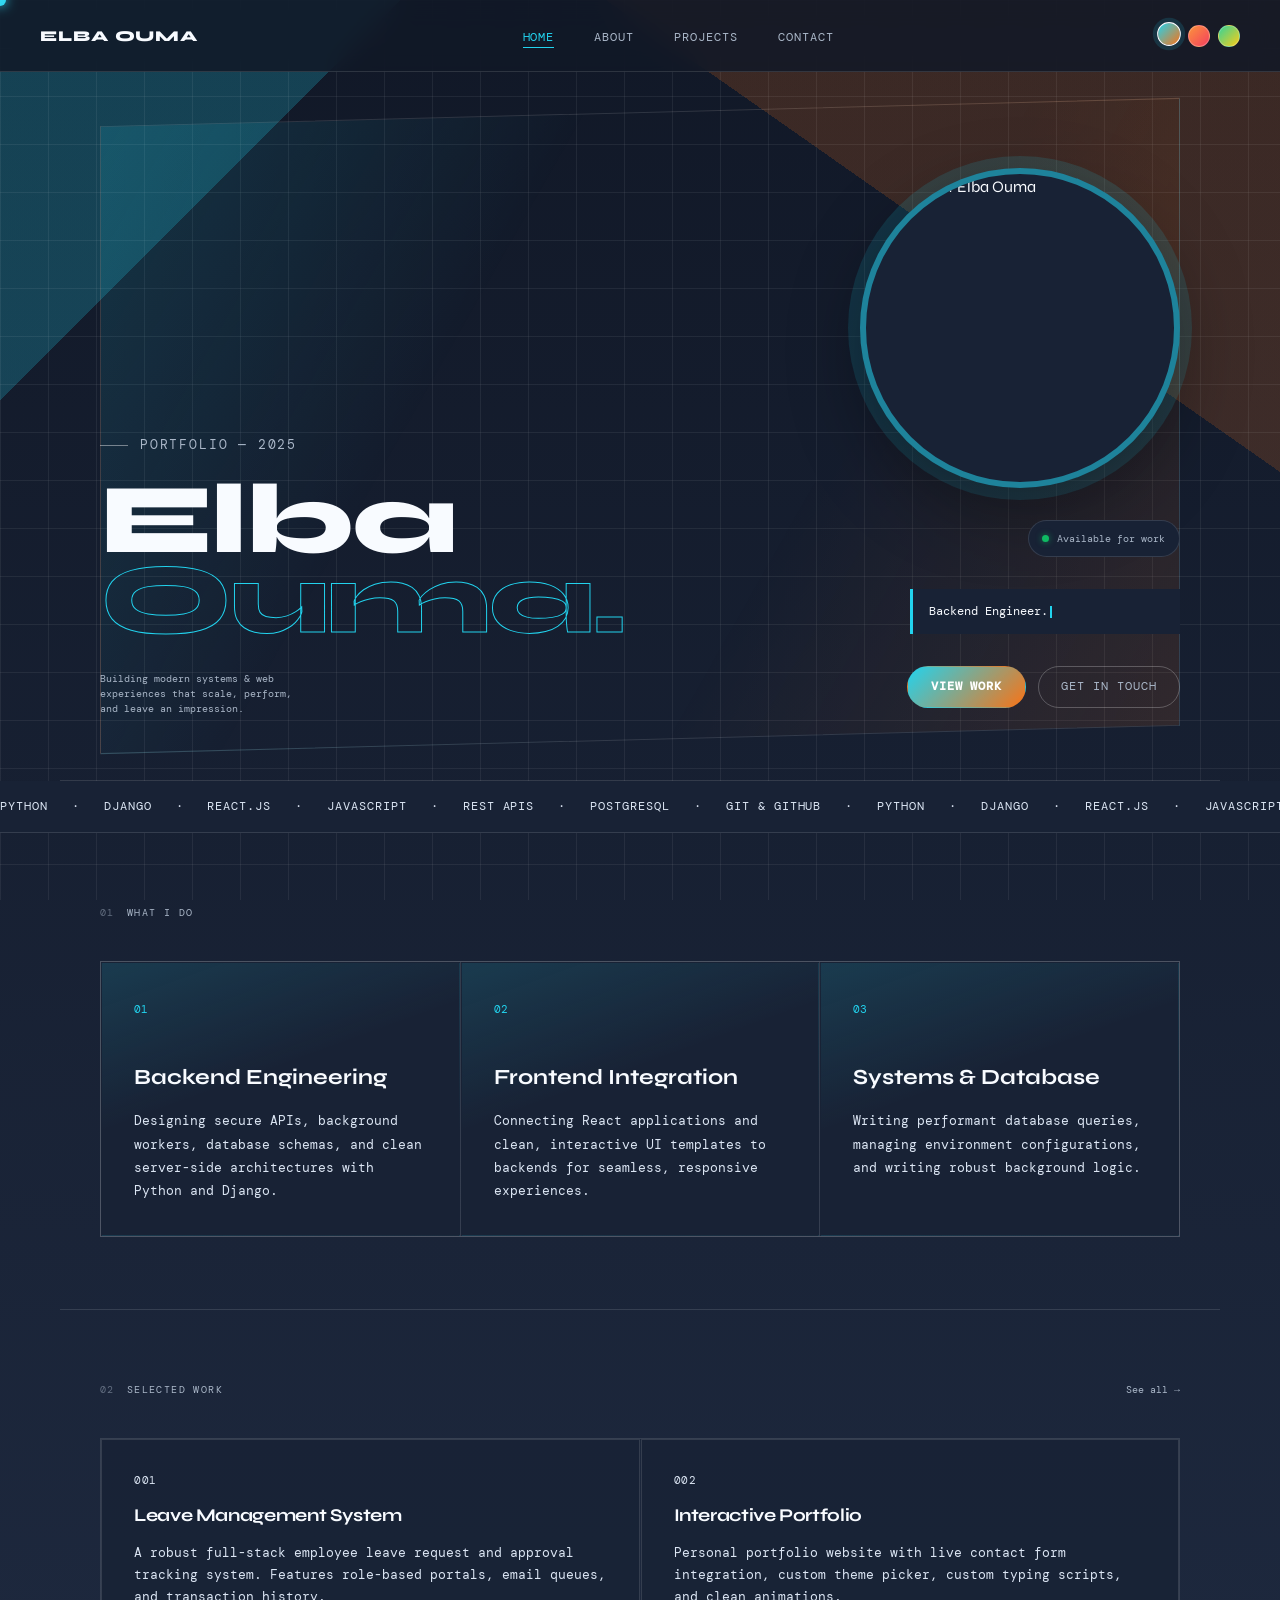
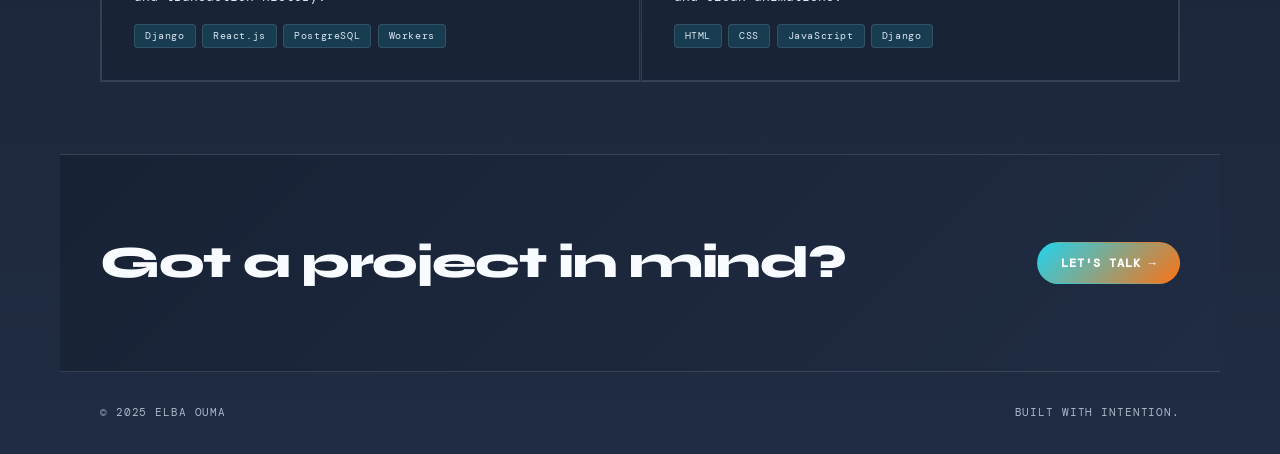
==== index.html @ 8f038153 "Refactor portfolio: reorganize backend to root, add Leave Management System, connect contact form AP" ====
<!DOCTYPE html>
<html lang="en">
<head>
  <meta charset="UTF-8">
  <meta name="viewport" content="width=device-width, initial-scale=1.0">
  <meta name="description" content="Elba Ouma portfolio: Python developer, web designer, and systems builder creating modern web experiences.">
  <meta name="theme-color" content="#111827">
  <title>Elba Ouma — Portfolio</title>
  <link rel="preconnect" href="https://fonts.googleapis.com">
  <link href="https://fonts.googleapis.com/css2?family=Syne:wght@400;700;800&family=DM+Mono:ital,wght@0,300;0,400;1,300&display=swap" rel="stylesheet">
  <link rel="stylesheet" href="css/style.css">
  <link rel="stylesheet" href="css/animation.css">
</head>
<body>

  <div class="cursor" id="cursor"></div>
  <div class="bg-grid"></div>

  <nav class="navbar">
    <a href="index.html" class="logo">Elba Ouma</a>
    <ul>
      <li><a href="index.html" class="active">Home</a></li>
      <li><a href="about.html">About</a></li>
      <li><a href="projects.html">Projects</a></li>
      <li><a href="contact.html">Contact</a></li>
    </ul>
    <div class="theme-switcher" aria-label="Theme picker">
      <button class="theme-swatch neon" type="button" data-theme="neon" aria-label="Neon theme"></button>
      <button class="theme-swatch sunset" type="button" data-theme="sunset" aria-label="Sunset theme"></button>
      <button class="theme-swatch forest" type="button" data-theme="forest" aria-label="Forest theme"></button>
    </div>
    <button class="hamburger" id="hamburger" aria-label="Menu">
      <span></span><span></span><span></span>
    </button>
  </nav>

  <section class="hero">
    <div class="hero-left fade-up">
      <div class="eyebrow">Portfolio — 2025</div>
      <h1>Elba<br><em>Ouma.</em></h1>
      <p class="hero-sub">Building modern systems &amp; web experiences that scale, perform, and leave an impression.</p>
    </div>
    <div class="hero-right fade-up delay-1">
      <div class="profile-photo">
        <img src="images/profile.jpg" alt="Portrait of Elba Ouma">
      </div>
      <div class="status"><span class="dot"></span> Available for work</div>
      <div class="typing-wrap">
        <span id="typing"></span><span class="type-cursor"></span>
      </div>
      <div class="hero-cta">
        <a href="projects.html" class="btn solid">View Work</a>
        <a href="contact.html" class="btn outline">Get in Touch</a>
      </div>
    </div>
  </section>

  <section class="marquee-strip">
    <div class="marquee-track">
      <span>Python</span><span>·</span>
      <span>Django</span><span>·</span>
      <span>React.js</span><span>·</span>
      <span>JavaScript</span><span>·</span>
      <span>REST APIs</span><span>·</span>
      <span>PostgreSQL</span><span>·</span>
      <span>Git &amp; GitHub</span><span>·</span>
      <span>Python</span><span>·</span>
      <span>Django</span><span>·</span>
      <span>React.js</span><span>·</span>
      <span>JavaScript</span><span>·</span>
      <span>REST APIs</span><span>·</span>
      <span>PostgreSQL</span><span>·</span>
      <span>Git &amp; GitHub</span><span>·</span>
    </div>
  </section>

  <section class="section expertise-section">
    <div class="section-header">
      <div class="section-label"><span>01</span> What I Do</div>
    </div>
    <div class="expertise-grid">
      <article class="expertise-card fade-up">
        <span class="expertise-num">01</span>
        <h3>Backend Engineering</h3>
        <p>Designing secure APIs, background workers, database schemas, and clean server-side architectures with Python and Django.</p>
      </article>
      <article class="expertise-card fade-up delay-1">
        <span class="expertise-num">02</span>
        <h3>Frontend Integration</h3>
        <p>Connecting React applications and clean, interactive UI templates to backends for seamless, responsive experiences.</p>
      </article>
      <article class="expertise-card fade-up delay-2">
        <span class="expertise-num">03</span>
        <h3>Systems &amp; Database</h3>
        <p>Writing performant database queries, managing environment configurations, and writing robust background logic.</p>
      </article>
    </div>
  </section>

  <section class="section preview-projects">
    <div class="section-header">
      <div class="section-label"><span>02</span> Selected Work</div>
      <a href="projects.html" class="see-all">See all →</a>
    </div>
    <div class="project-grid">
      <a href="projects.html" class="project-card">
        <div class="project-num">001</div>
        <h3>Leave Management System</h3>
        <p>A robust full-stack employee leave request and approval tracking system. Features role-based portals, email queues, and transaction history.</p>
        <div class="tags"><span>Django</span><span>React.js</span><span>PostgreSQL</span><span>Workers</span></div>
      </a>
      <a href="projects.html" class="project-card">
        <div class="project-num">002</div>
        <h3>Interactive Portfolio</h3>
        <p>Personal portfolio website with live contact form integration, custom theme picker, custom typing scripts, and clean animations.</p>
        <div class="tags"><span>HTML</span><span>CSS</span><span>JavaScript</span><span>Django</span></div>
      </a>
    </div>
  </section>

  <section class="section cta-band">
    <div class="cta-band-inner">
      <h2>Got a project in mind?</h2>
      <a href="contact.html" class="btn solid">Let's Talk →</a>
    </div>
  </section>

  <footer class="footer">
    <p>© 2025 Elba Ouma</p>
    <p>Built with intention.</p>
  </footer>

  <script src="js/main.js"></script>
</body>
</html>
---- css/style.css ----
/* ============================================
   ELBA OUMA PORTFOLIO — DESIGN SYSTEM
   Fonts: Syne (display) + DM Mono (code/labels)
   Theme: Dark editorial, cyan accent
============================================ */

@import url('https://fonts.googleapis.com/css2?family=Syne:wght@400;700;800&family=DM+Mono:ital,wght@0,300;0,400;1,300&display=swap');

/* ─── Reset ─────────────────────────────── */
*, *::before, *::after { margin: 0; padding: 0; box-sizing: border-box; }
html { scroll-behavior: smooth; font-size: 16px; }

/* ─── Tokens ─────────────────────────────── */
:root {
  --bg:        #111827;
  --bg-1:      #182235;
  --bg-2:      #202c43;
  --bg-3:      #293754;
  --border:    rgba(255,255,255,0.12);
  --border-2:  rgba(255,255,255,0.24);
  --border-4:  rgba(255,255,255,0.42);
  --text:      #f8fbff;
  --muted:     #aab7c8;
  --primary:   #dce6f4;
  --accent:    #22d3ee;
  --accent-2:  #f97316;
  --accent-3:  #a3e635;
  --accent-dim: rgba(34,211,238,0.14);
  --shadow:    rgba(0,0,0,0.34);
  --font-display: 'Syne', sans-serif;
  --font-mono:    'DM Mono', monospace;
  --nav-h:     72px;
  --max-w:     1160px;
  --radius:    4px;
}

body[data-theme="sunset"] {
  --bg:        #21130f;
  --bg-1:      #322018;
  --bg-2:      #46291e;
  --bg-3:      #623724;
  --border:    rgba(255,242,225,0.13);
  --border-2:  rgba(255,242,225,0.25);
  --border-4:  rgba(255,242,225,0.42);
  --text:      #fff7ed;
  --muted:     #dfc3aa;
  --primary:   #f6e0cb;
  --accent:    #fb923c;
  --accent-2:  #f43f5e;
  --accent-3:  #fde68a;
  --accent-dim: rgba(251,146,60,0.16);
}

body[data-theme="forest"] {
  --bg:        #10201b;
  --bg-1:      #172d25;
  --bg-2:      #1f3b31;
  --bg-3:      #2a4b3e;
  --border:    rgba(233,255,244,0.13);
  --border-2:  rgba(233,255,244,0.25);
  --border-4:  rgba(233,255,244,0.42);
  --text:      #f3fff8;
  --muted:     #abc9ba;
  --primary:   #d9f5e6;
  --accent:    #34d399;
  --accent-2:  #facc15;
  --accent-3:  #38bdf8;
  --accent-dim: rgba(52,211,153,0.15);
}

/* ─── Base ─────────────────────────────── */
body {
  font-family: var(--font-display);
  background-color: var(--bg);
  background:
    linear-gradient(135deg, color-mix(in srgb, var(--accent) 22%, transparent) 0 12%, transparent 12% 42%),
    linear-gradient(215deg, color-mix(in srgb, var(--accent-2) 18%, transparent) 0 16%, transparent 16% 54%),
    linear-gradient(180deg, var(--bg) 0%, var(--bg-2) 100%);
  color: var(--text);
  line-height: 1.6;
  min-height: 100vh;
  overflow-x: hidden;
  transition: background 0.35s ease, color 0.35s ease;
}

a { color: inherit; text-decoration: none; }
img { display: block; max-width: 100%; }

/* ─── Custom Cursor ─────────────────────── */
.cursor {
  position: fixed;
  width: 12px;
  height: 12px;
  background: var(--accent);
  border-radius: 50%;
  pointer-events: none;
  z-index: 9999;
  transform: translate(-50%, -50%);
  transition: width 0.2s, height 0.2s, opacity 0.2s;
  box-shadow: 0 0 12px var(--accent);
  mix-blend-mode: screen;
}
.cursor.expand { width: 28px; height: 28px; opacity: 0.5; }

/* ─── Background Grid ───────────────────── */
.bg-grid {
  position: fixed;
  inset: 0;
  background-image:
    linear-gradient(var(--border) 1px, transparent 1px),
    linear-gradient(90deg, var(--border) 1px, transparent 1px);
  background-size: 48px 48px;
  opacity: 0.55;
  z-index: 0;
  pointer-events: none;
}

/* ─── Navbar ────────────────────────────── */
.navbar {
  position: sticky;
  top: 0;
  z-index: 100;
  display: flex;
  align-items: center;
  justify-content: space-between;
  height: var(--nav-h);
  padding: 0 2.5rem;
  background: var(--bg);
  background: color-mix(in srgb, var(--bg) 84%, transparent);
  backdrop-filter: blur(12px);
  border-bottom: 1px solid var(--border);
}

.theme-switcher {
  display: flex;
  align-items: center;
  gap: 0.5rem;
}

.theme-swatch {
  width: 22px;
  height: 22px;
  border: 1px solid var(--border-2);
  border-radius: 50%;
  cursor: pointer;
  transition: transform 0.2s ease, border-color 0.2s ease, box-shadow 0.2s ease;
}

.theme-swatch:hover,
.theme-swatch.active {
  transform: translateY(-2px) scale(1.08);
  border-color: var(--text);
  box-shadow: 0 0 0 4px var(--accent-dim);
}

.theme-swatch.neon { background: linear-gradient(135deg, #22d3ee, #f97316); }
.theme-swatch.sunset { background: linear-gradient(135deg, #fb923c, #f43f5e); }
.theme-swatch.forest { background: linear-gradient(135deg, #34d399, #facc15); }

.logo {
  font-size: 15px;
  font-weight: 800;
  letter-spacing: 0.06em;
  text-transform: uppercase;
  color: var(--text);
  transition: color 0.2s;
}
.logo:hover { color: var(--accent); }

.navbar ul {
  display: flex;
  list-style: none;
  gap: 2.5rem;
}

.navbar ul li a {
  font-family: var(--font-mono);
  font-size: 12px;
  letter-spacing: 0.08em;
  text-transform: uppercase;
  color: var(--muted);
  transition: color 0.2s;
  position: relative;
  padding-bottom: 2px;
}
.navbar ul li a::after {
  content: '';
  position: absolute;
  bottom: -1px;
  left: 0;
  width: 0;
  height: 1px;
  background: var(--accent);
  transition: width 0.3s;
}
.navbar ul li a:hover,
.navbar ul li a.active {
  color: var(--accent);
}
.navbar ul li a.active::after,
.navbar ul li a:hover::after { width: 100%; }

/* ─── Hamburger (mobile) ────────────────── */
.hamburger {
  display: none;
  flex-direction: column;
  gap: 5px;
  background: none;
  border: none;
  cursor: pointer;
  padding: 4px;
}
.hamburger span {
  display: block;
  width: 22px;
  height: 1.5px;
  background: var(--text);
  transition: all 0.3s;
}
.hamburger.open span:nth-child(1) { transform: rotate(45deg) translate(5px, 5px); }
.hamburger.open span:nth-child(2) { opacity: 0; }
.hamburger.open span:nth-child(3) { transform: rotate(-45deg) translate(5px, -5px); }

/* ─── Hero ─────────────────────────────── */
.hero {
  position: relative;
  z-index: 1;
  display: grid;
  grid-template-columns: 1fr 1fr;
  gap: 2rem;
  align-items: end;
  max-width: var(--max-w);
  margin: 0 auto;
  padding: 6rem 2.5rem 4rem;
  border-bottom: 1px solid var(--border);
}

.hero::before {
  content: '';
  position: absolute;
  inset: 2.5rem;
  border: 1px solid var(--border);
  background: var(--accent-dim);
  background:
    linear-gradient(120deg, var(--accent-dim), transparent 34%),
    linear-gradient(300deg, color-mix(in srgb, var(--accent-2) 12%, transparent), transparent 36%);
  z-index: -1;
  transform: skewY(-1.5deg);
}

.eyebrow {
  font-family: var(--font-mono);
  font-size: 13px;
  letter-spacing: 0.14em;
  text-transform: uppercase;
  color: var(--muted);
  margin-bottom: 1.5rem;
  display: flex;
  align-items: center;
  gap: 0.75rem;
}
.eyebrow::before {
  content: '';
  display: inline-block;
  width: 28px;
  height: 1px;
  background: var(--border-4);
}

h1 {
  font-family: var(--font-display);
  font-size: 6.2rem;
  font-weight: 800;
  line-height: 0.80;
  letter-spacing: -0.02em;
}
h1 em {
  font-style: normal;
  color: transparent;
  -webkit-text-stroke: 1px var(--accent);
}

.hero-sub {
  font-family: var(--font-mono);
  font-size: 10px;
  color: var(--muted);
  margin-top: 2rem;
  line-height: 1.5;
  max-width: 35ch;
}

.hero-right {
  display: flex;
  flex-direction: column;
  align-items: flex-end;
  gap: 2rem;
  padding-bottom: 0.5rem;
}

.profile-photo {
  width: min(100%, 320px);
  aspect-ratio: 1 / 1;
  border: 6px solid var(--accent);
  border-color: color-mix(in srgb, var(--accent) 55%, var(--bg-1));
  border-radius: 50%;
  overflow: hidden;
  background: var(--bg-1);
  box-shadow: 0 24px 70px var(--shadow), 0 0 0 12px var(--accent-dim);
  transition: transform 0.25s ease, box-shadow 0.25s ease, border-color 0.25s ease;
}

.profile-photo:hover {
  transform: translateY(-8px) rotate(-2deg);
  border-color: var(--accent-2);
  box-shadow: 0 30px 80px var(--shadow), 0 0 0 16px var(--accent-dim);
}

.profile-photo img {
  width: 100%;
  height: 100%;
  object-fit: cover;
  object-position: center top;
}

.status {
  display: flex;
  align-items: center;
  gap: 0.5rem;
  font-family: var(--font-mono);
  font-size: 10px;
  color: var(--muted);
  background: var(--bg-1);
  border: 1px solid var(--border);
  padding: 0.6rem 0.85rem;
  border-radius: 999px;
}
.dot {
  width: 7px;
  height: 7px;
  border-radius: 50%;
  background: #0fba63;
  box-shadow: 0 0 6px rgba(15, 186, 99, 0.65);
  animation: pulse 2s infinite;
}
@keyframes pulse {
  0%, 100% { opacity: 1; }
  50% { opacity: 0.3; }
}

.typing-wrap {
  font-family: var(--font-mono);
  font-size: 12px;
  color: var(--text);
  min-height: 1.5em;
  background: var(--bg-1);
  border-left: 3px solid var(--accent);
  padding: 0.8rem 1rem;
  min-width: min(100%, 270px);
}
.type-cursor {
  display: inline-block;
  width: 2px;
  height: 1em;
  background: var(--accent);
  vertical-align: middle;
  margin-left: 2px;
  animation: blink 1s infinite;
}
@keyframes blink { 0%,100%{opacity:1;} 50%{opacity:0;} }

.hero-cta {
  display: flex;
  gap: 0.75rem;
  flex-wrap: wrap;
  justify-content: flex-end;
}

/* ─── Buttons ───────────────────────────── */
.btn {
  display: inline-block;
  font-family: var(--font-mono);
  font-size: 12px;
  letter-spacing: 0.08em;
  text-transform: uppercase;
  padding: 0.65rem 1.4rem;
  border-radius: 999px;
  cursor: pointer;
  transition: all 0.25s;
  border: 1px solid var(--border-2);
  background: transparent;
  color: var(--text);
}
.btn:hover { border-color: var(--accent); color: var(--accent); }
.btn.solid {
  background: linear-gradient(135deg, var(--accent), var(--accent-2));
  color: #ffffff;
  border-color: transparent;
  font-weight: 700;
}
.btn.solid:hover {
  color: #ffffff;
  transform: translateY(-2px);
}
.btn.outline { border-color: var(--border-2); color: var(--muted); }
.btn.outline:hover { border-color: var(--accent); color: var(--accent); }
.btn.small { padding: 0.45rem 1rem; font-size: 11px; }
.btn.full-width { width: 100%; text-align: center; }

/* ─── Marquee Strip ─────────────────────── */
.marquee-strip {
  position: relative;
  z-index: 1;
  overflow: hidden;
  border-bottom: 1px solid var(--border);
  padding: 1rem 0;
  background: var(--bg-1);
}
.marquee-track {
  display: flex;
  gap: 1.5rem;
  white-space: nowrap;
  animation: marquee 24s linear infinite;
  font-family: var(--font-mono);
  font-size: 12px;
  letter-spacing: 0.08em;
  text-transform: uppercase;
  color: var(--primary);
}
@keyframes marquee { from { transform: translateX(0); } to { transform: translateX(-50%); } }

/* ─── Sections ──────────────────────────── */
.section {
  position: relative;
  z-index: 1;
  max-width: var(--max-w);
  margin: 0 auto;
  padding: 4.5rem 2.5rem;
  border-bottom: 1px solid var(--border);
}

.section-label {
  font-family: var(--font-mono);
  font-size: 10px;
  color: var(--muted);
  letter-spacing: 0.14em;
  text-transform: uppercase;
  margin-bottom: 2.5rem;
  display: flex;
  align-items: center;
  gap: 0.75rem;
}
.section-label span { opacity: 0.5; }

.section-header {
  display: flex;
  justify-content: space-between;
  align-items: center;
  margin-bottom: 2.5rem;
}
.section-header .section-label { margin-bottom: 0; }
.see-all {
  font-family: var(--font-mono);
  font-size: 10px;
  color: var(--muted);
  transition: color 0.2s;
}
.see-all:hover { color: var(--accent); }

/* ─── Expertise ─────────────────────────── */
.expertise-grid {
  display: grid;
  grid-template-columns: repeat(3, minmax(0, 1fr));
  gap: 1px;
  border: 1px solid var(--border);
  background: var(--border);
}
.expertise-card {
  min-height: 240px;
  padding: 2rem;
  background:
    linear-gradient(160deg, var(--accent-dim), transparent 42%),
    var(--bg-1);
  border: 1px solid transparent;
  transition: transform 0.25s ease, border-color 0.25s ease, background 0.25s ease;
}
.expertise-card:hover {
  transform: translateY(-6px);
  border-color: var(--accent);
  background:
    linear-gradient(160deg, var(--accent-dim), transparent 55%),
    var(--bg-2);
}
.expertise-num {
  display: inline-flex;
  margin-bottom: 2.6rem;
  font-family: var(--font-mono);
  font-size: 11px;
  color: var(--accent);
}
.expertise-card h3 {
  font-size: 1.35rem;
  margin-bottom: 0.9rem;
}
.expertise-card p {
  font-family: var(--font-mono);
  font-size: 13px;
  line-height: 1.8;
  color: var(--primary);
}

/* ─── Project Cards ─────────────────────── */
.project-grid {
  display: grid;
  grid-template-columns: repeat(auto-fit, minmax(280px, 1fr));
  gap: 1px;
  border: 1px solid var(--border);
}
.project-grid.full {
  grid-template-columns: 1fr;
}

.project-card {
  display: flex;
  flex-direction: column;
  gap: 0.75rem;
  padding: 2rem;
  border: 1px solid var(--border);
  background: var(--bg-1);
  background: color-mix(in srgb, var(--bg-1) 74%, transparent);
  color: var(--text);
  transition: background 0.25s, border-color 0.25s, box-shadow 0.25s;
  cursor: pointer;
}
.project-card:hover {
  background: var(--bg-2);
  border-color: var(--accent);
  border-color: color-mix(in srgb, var(--accent) 55%, var(--border));
  box-shadow: inset 0 3px 0 var(--accent);
}
.project-card.large { flex-direction: row; gap: 2rem; align-items: flex-start; }
.project-card.large .project-num { font-size: 2rem; font-weight: 800; color: var(--border-2); min-width: 3rem; }

.project-num {
  font-family: var(--font-mono);
  font-size: 11px;
  color: var(--primary);
  letter-spacing: 0.06em;
}
.project-body { display: flex; flex-direction: column; gap: 0.75rem; flex: 1; }
.project-card h3 {
  font-size: 18px;
  font-weight: 700;
  letter-spacing: -0.02em;
}
.project-card p {
  font-family: var(--font-mono);
  font-size: 13px;
  color: var(--primary);
  line-height: 1.7;
}
.project-links { margin-top: 0.5rem; }

.tags {
  display: flex;
  flex-wrap: wrap;
  gap: 0.4rem;
  margin-top: 0.25rem;
}
.tags span {
  font-family: var(--font-mono);
  font-size: 10px;
  color: var(--primary);
  border: 1px solid var(--border);
  background: var(--accent-dim);
  padding: 3px 10px;
  border-radius: var(--radius);
  letter-spacing: 0.06em;
}

/* ─── CTA Band ──────────────────────────── */
.cta-band { background: linear-gradient(135deg, var(--bg-1), var(--bg-2)); }
.cta-band-inner {
  display: flex;
  justify-content: space-between;
  align-items: center;
  flex-wrap: wrap;
  gap: 1.5rem;
}
.cta-band h2 {
  font-size: clamp(1.6rem, 3.5vw, 2.8rem);
  font-weight: 800;
  letter-spacing: -0.03em;
}

/* ─── Page Hero ─────────────────────────── */
.page-hero {
  position: relative;
  z-index: 1;
  max-width: var(--max-w);
  margin: 0 auto;
  padding: 5.5rem 2.5rem 3.5rem;
  border-bottom: 1px solid var(--border);
}

/* ─── About ─────────────────────────────── */
.about-grid {
  display: grid;
  grid-template-columns: 1.4fr 1fr;
  gap: 5rem;
  align-items: start;
}
.about-bio p {
  font-family: var(--font-mono);
  font-size: 14px;
  color: var(--primary);
  line-height: 1.9;
  margin-bottom: 1.2rem;
}
.about-cta { display: flex; gap: 0.75rem; margin-top: 2rem; }

.about-stats { display: flex; flex-direction: column; gap: 0; }
.stat-row {
  padding: 1.5rem 0;
  border-bottom: 1px solid var(--border);
}
.stat-row:first-child { border-top: 1px solid var(--border); }
.stat-num {
  font-size: 3rem;
  font-weight: 800;
  letter-spacing: -0.05em;
  color: var(--accent);
  line-height: 1;
}
.stat-label {
  font-family: var(--font-mono);
  font-size: 11px;
  text-transform: uppercase;
  letter-spacing: 0.1em;
  color: var(--muted);
  margin-top: 0.4rem;
}

/* ─── Skills Grid ───────────────────────── */
.skills-grid {
  display: grid;
  grid-template-columns: repeat(auto-fill, minmax(160px, 1fr));
  gap: 1px;
  border: 1px solid var(--border);
}
.skill-block {
  padding: 1.5rem 1.25rem;
  border: 1px solid var(--border);
  transition: background 0.2s;
}
.skill-block:hover { background: var(--bg-1); }
.skill-cat {
  font-family: var(--font-mono);
  font-size: 10px;
  text-transform: uppercase;
  letter-spacing: 0.12em;
  color: var(--accent);
  margin-bottom: 0.75rem;
}
.skill-items {
  font-size: 14px;
  font-weight: 700;
  line-height: 1.8;
  color: var(--text);
}

/* ─── Contact ───────────────────────────── */
.contact-grid {
  display: grid;
  grid-template-columns: 1fr 1.2fr;
  gap: 5rem;
  align-items: start;
}
.contact-sub {
  font-family: var(--font-mono);
  font-size: 13px;
  color: var(--primary);
  line-height: 1.9;
  margin-bottom: 1.5rem;
  max-width: 36ch;
}
.contact-platforms {
  display: grid;
  grid-template-columns: repeat(2, minmax(0, 1fr));
  gap: 0.85rem;
  margin-bottom: 2rem;
}
.platform-card {
  display: grid;
  grid-template-columns: 42px 1fr;
  align-items: center;
  gap: 0.8rem;
  min-height: 84px;
  padding: 1rem;
  background: var(--bg-1);
  border: 1px solid var(--border);
  border-radius: 14px;
  color: var(--text);
  transition: transform 0.22s ease, border-color 0.22s ease, background 0.22s ease, box-shadow 0.22s ease;
}
.platform-card:hover {
  transform: translateY(-4px);
  border-color: var(--accent);
  background: var(--bg-2);
  box-shadow: 0 16px 36px var(--shadow);
}
.platform-icon {
  display: grid;
  place-items: center;
  width: 42px;
  height: 42px;
  border-radius: 50%;
  font-family: var(--font-display);
  font-size: 18px;
  font-weight: 800;
  color: #ffffff;
}
.platform-card.gmail .platform-icon { background: linear-gradient(135deg, #ea4335, #fbbc05); }
.platform-card.whatsapp .platform-icon { background: linear-gradient(135deg, #25d366, #128c7e); }
.platform-card.phone .platform-icon { background: linear-gradient(135deg, var(--accent), var(--accent-2)); }
.platform-meta {
  min-width: 0;
  display: flex;
  flex-direction: column;
  gap: 0.25rem;
}
.platform-name {
  font-size: 14px;
  font-weight: 800;
}
.platform-value {
  overflow-wrap: anywhere;
  font-family: var(--font-mono);
  font-size: 11px;
  color: var(--muted);
}
.contact-links { display: flex; flex-direction: column; }
.contact-link-row {
  display: flex;
  justify-content: space-between;
  align-items: center;
  gap: 1.5rem;
  padding: 1rem 0;
  border-bottom: 1px solid var(--border);
  font-size: 14px;
  font-weight: 700;
}
.contact-link-row:first-child { border-top: 1px solid var(--border); }
.contact-link-label {
  font-family: var(--font-mono);
  font-size: 10px;
  text-transform: uppercase;
  letter-spacing: 0.1em;
  color: var(--primary);
}
.contact-link-row a { color: var(--muted); font-family: var(--font-mono); font-size: 13px; text-align: right; transition: color 0.2s; }
.contact-link-row a:hover { color: var(--accent); }
.contact-link-row span:last-child { font-family: var(--font-mono); font-size: 13px; color: var(--muted); text-align: right; }

/* ─── Form ──────────────────────────────── */
.contact-form-wrap {
  background: var(--bg-1);
  border: 1px solid var(--border);
  border-radius: var(--radius);
  padding: 2.5rem;
}
.form-group { display: flex; flex-direction: column; gap: 0.4rem; margin-bottom: 1.5rem; }
.form-group label {
  font-family: var(--font-mono);
  font-size: 11px;
  text-transform: uppercase;
  letter-spacing: 0.1em;
  color: var(--muted);
}
.form-group input,
.form-group textarea {
  background: transparent;
  border: none;
  border-bottom: 1px solid var(--border-2);
  color: var(--text);
  font-family: var(--font-mono);
  font-size: 14px;
  padding: 0.6rem 0;
  outline: none;
  transition: border-color 0.2s;
  resize: none;
}
.form-group input:focus,
.form-group textarea:focus {
  border-bottom-color: var(--accent);
}
.form-group input::placeholder,
.form-group textarea::placeholder { color: var(--border-2); }

.form-success {
  display: none;
  font-family: var(--font-mono);
  font-size: 12px;
  color: var(--accent);
  margin-top: 1rem;
  text-align: center;
}
.form-success.show { display: block; }

/* ─── Footer ────────────────────────────── */
.footer {
  position: relative;
  z-index: 1;
  max-width: var(--max-w);
  margin: 0 auto;
  padding: 2rem 2.5rem;
  display: flex;
  justify-content: space-between;
  align-items: center;
}
.footer p {
  font-family: var(--font-mono);
  font-size: 11px;
  color: var(--muted);
  text-transform: uppercase;
  letter-spacing: 0.08em;
}

/* ─── Responsive ────────────────────────── */
@media (max-width: 768px) {
  .navbar ul { display: none; }
  .hamburger { display: flex; }
  .theme-switcher { margin-left: auto; margin-right: 1rem; }
  .navbar ul.open {
    display: flex;
    flex-direction: column;
    position: absolute;
    top: var(--nav-h);
    left: 0; right: 0;
    background: var(--bg);
    padding: 1.5rem 2.5rem;
    border-bottom: 1px solid var(--border);
    gap: 1.5rem;
  }

  .hero { grid-template-columns: 1fr; padding: 4rem 1.5rem 3rem; }
  .hero::before { inset: 1.25rem; }
  .hero h1 { font-size: 3.6rem; }
  .hero-right { align-items: flex-start; }
  .profile-photo { width: min(100%, 280px); }
  .hero-cta { justify-content: flex-start; }

  .about-grid,
  .contact-grid { grid-template-columns: 1fr; gap: 3rem; }
  .contact-platforms { grid-template-columns: 1fr; }
  .expertise-grid { grid-template-columns: 1fr; }

  .project-card.large { flex-direction: column; }

  .section { padding: 3rem 1.5rem; }
  .page-hero { padding: 3.5rem 1.5rem 2.5rem; }
  .footer { padding: 1.5rem; }
  .cta-band-inner { flex-direction: column; align-items: flex-start; }
}

/* Hide custom cursor on mobile and touch devices */
@media (max-width: 768px) or (pointer: coarse) {
  .cursor { display: none !important; }
}
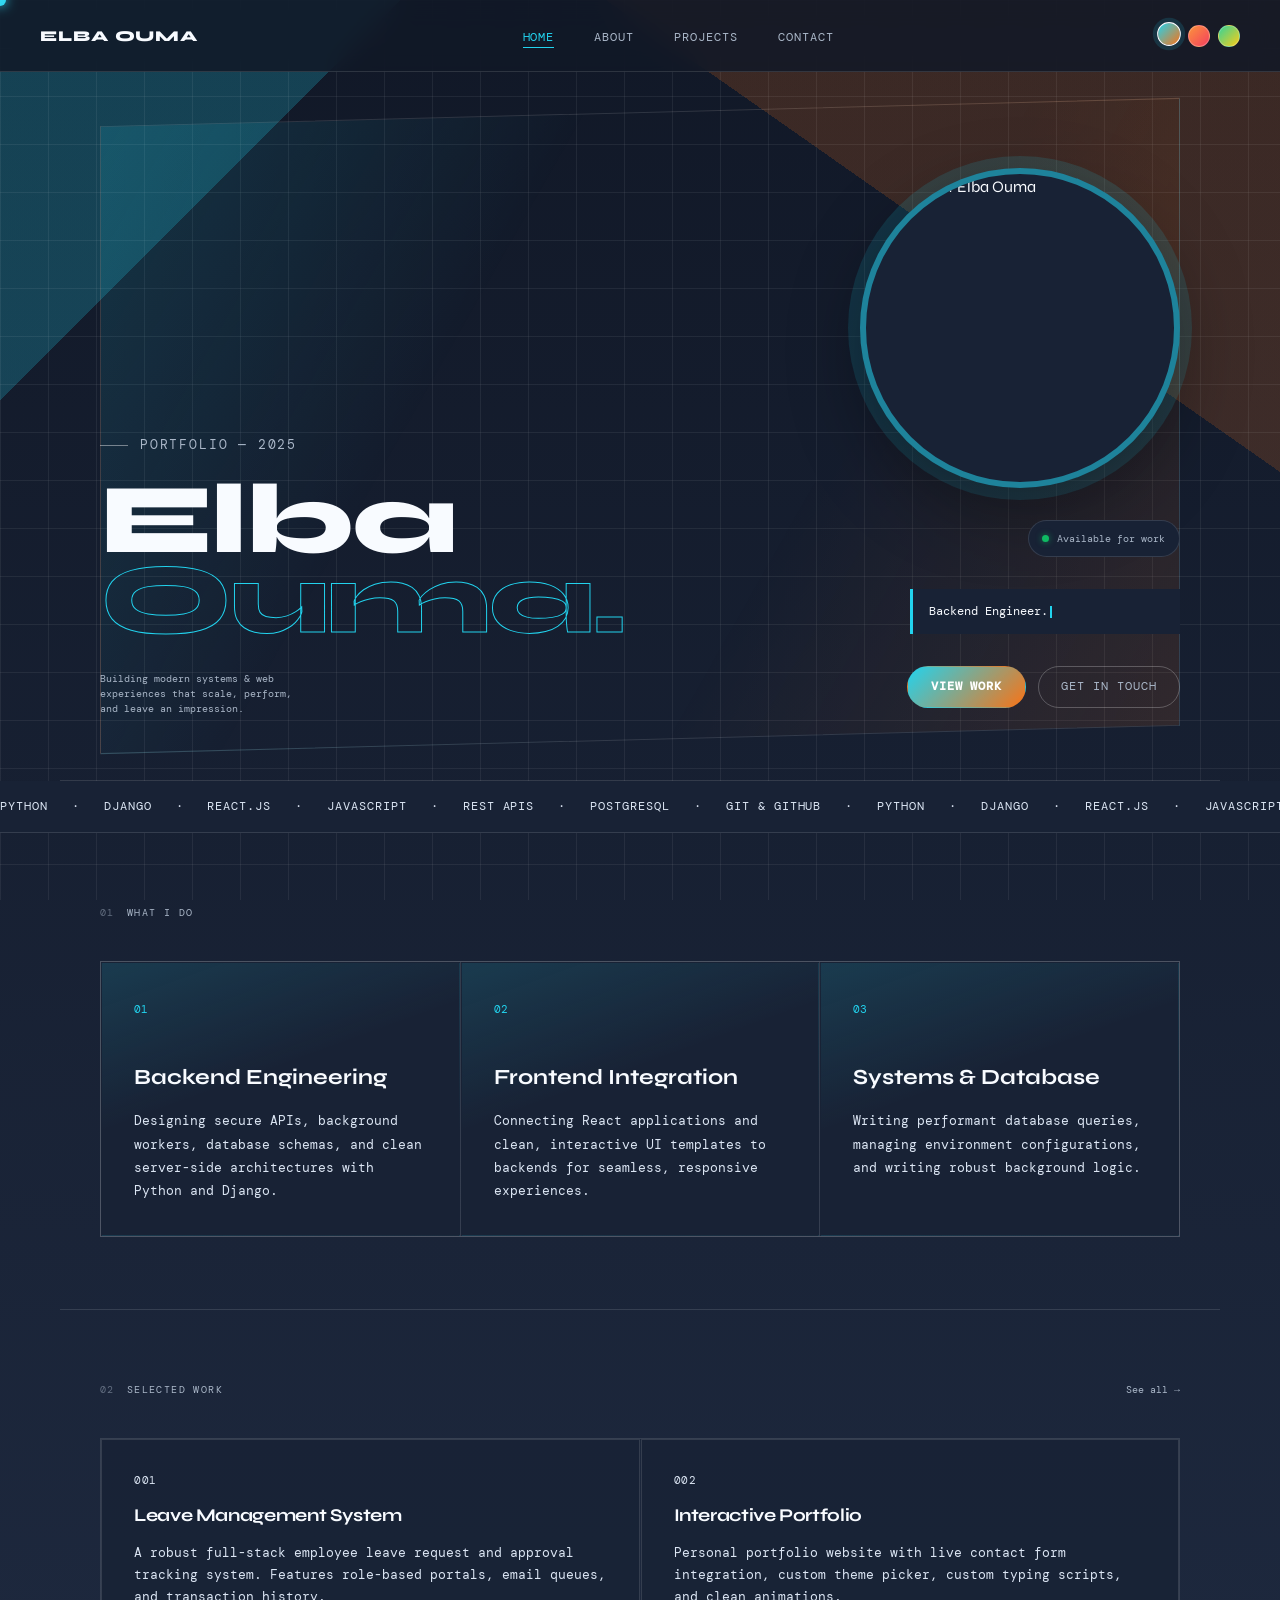
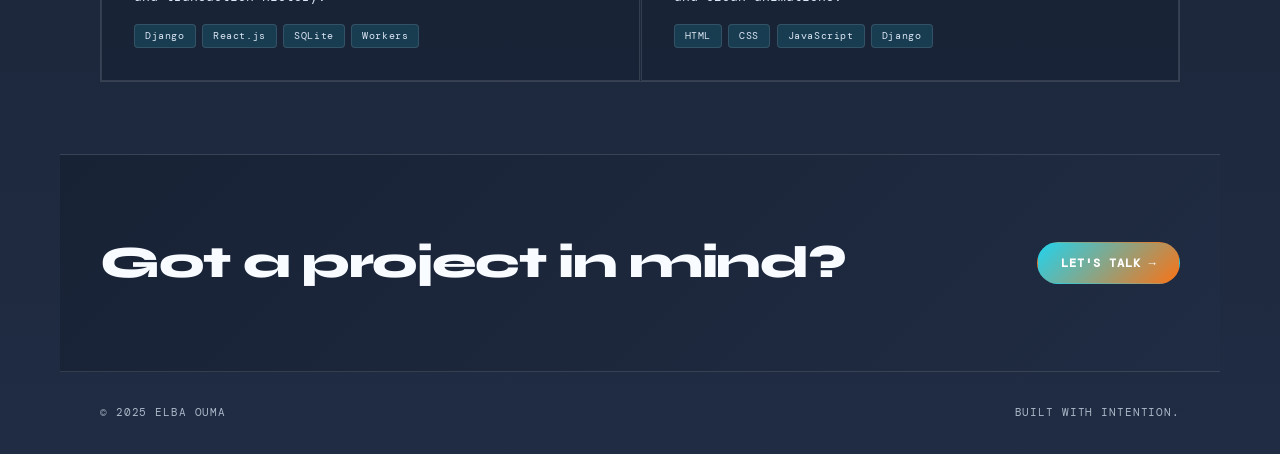
==== commit 2ce4d9da: "Update Leave Management System tags: change PostgreSQL to SQLite" ====
--- a/index.html
+++ b/index.html
@@ -107,7 +107,7 @@
         <div class="project-num">001</div>
         <h3>Leave Management System</h3>
         <p>A robust full-stack employee leave request and approval tracking system. Features role-based portals, email queues, and transaction history.</p>
-        <div class="tags"><span>Django</span><span>React.js</span><span>PostgreSQL</span><span>Workers</span></div>
+        <div class="tags"><span>Django</span><span>React.js</span><span>SQLite</span><span>Workers</span></div>
       </a>
       <a href="projects.html" class="project-card">
         <div class="project-num">002</div>
--- a/css/style.css
+++ b/css/style.css
@@ -825,6 +825,43 @@
   letter-spacing: 0.08em;
 }
 
+/* ─── Instant Contact Card Styles ───────── */
+.instant-contact-card {
+  display: flex;
+  flex-direction: column;
+  gap: 1.5rem;
+}
+.instant-title {
+  font-size: 1.8rem;
+  font-weight: 800;
+  letter-spacing: -0.03em;
+}
+.instant-desc {
+  font-family: var(--font-mono);
+  font-size: 13px;
+  color: var(--primary);
+  line-height: 1.8;
+}
+.instant-actions {
+  display: flex;
+  flex-direction: column;
+  gap: 1rem;
+}
+.whatsapp-btn {
+  background: linear-gradient(135deg, #25d366, #128c7e) !important;
+  font-weight: 700;
+  text-align: center;
+}
+.whatsapp-btn:hover {
+  box-shadow: 0 0 16px rgba(37, 211, 102, 0.4);
+}
+.call-btn {
+  text-align: center;
+}
+.platform-card.github .platform-icon {
+  background: linear-gradient(135deg, #24292e, #2f363d);
+}
+
 /* ─── Responsive ────────────────────────── */
 @media (max-width: 768px) {
   .navbar ul { display: none; }
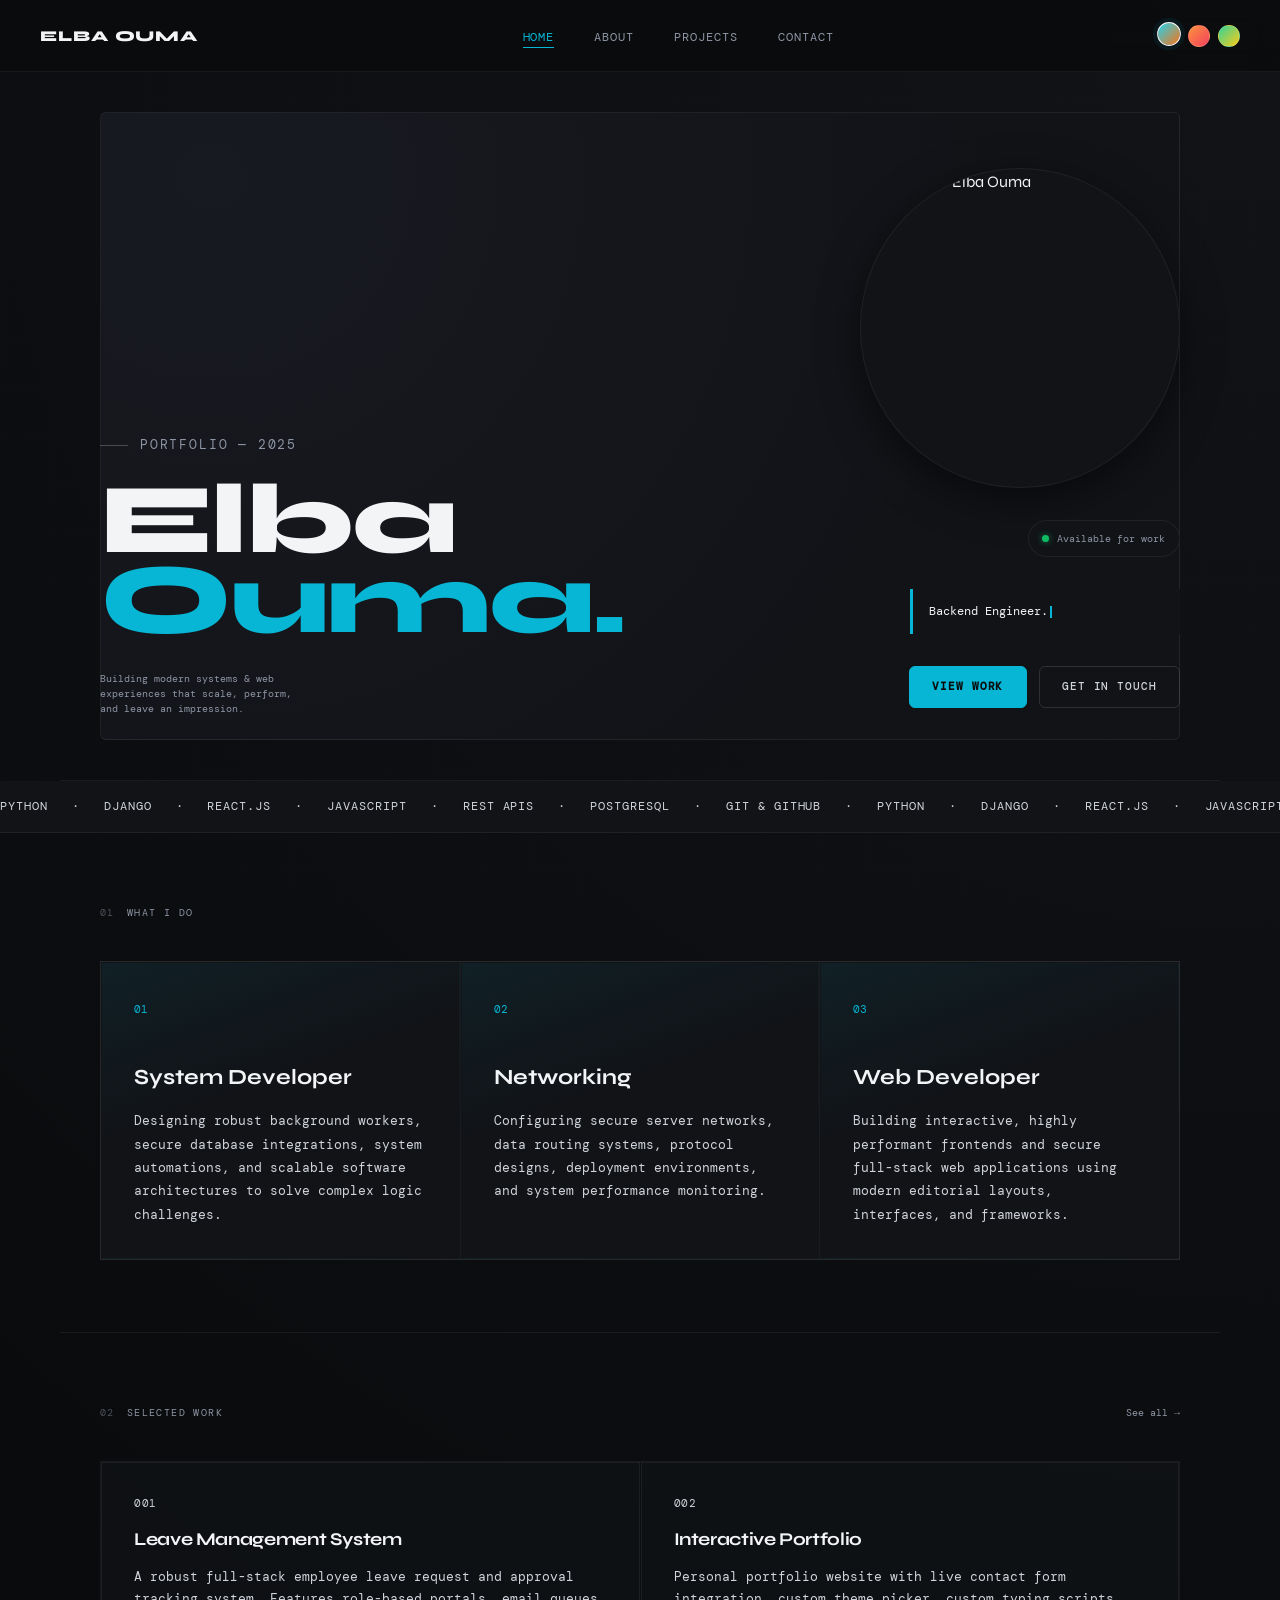
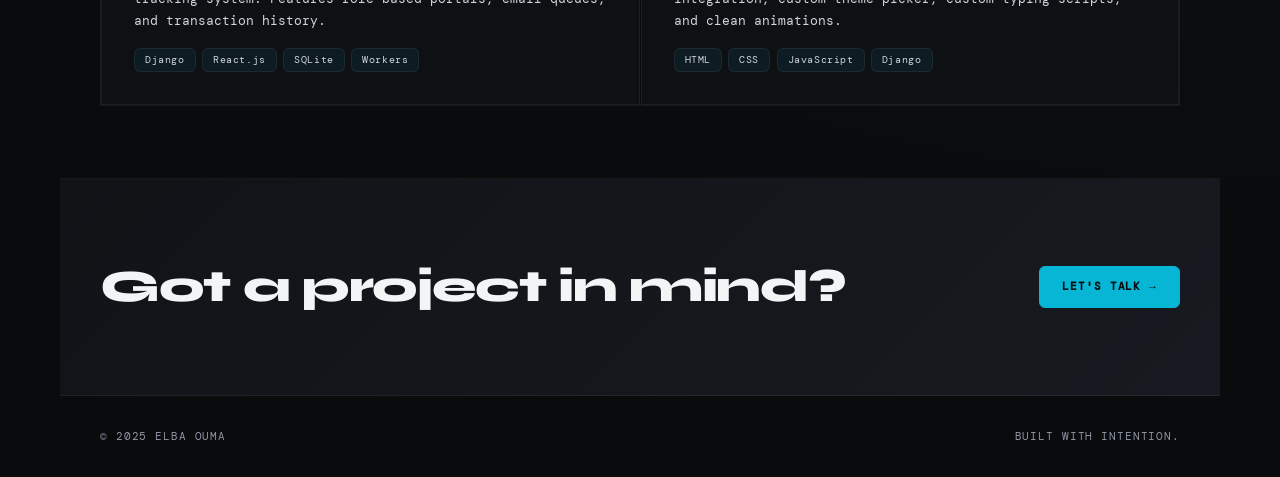
==== commit a4e5e571: "Updated portfolio" ====
--- a/index.html
+++ b/index.html
@@ -1,16 +1,21 @@
 <!DOCTYPE html>
 <html lang="en">
+
 <head>
   <meta charset="UTF-8">
   <meta name="viewport" content="width=device-width, initial-scale=1.0">
-  <meta name="description" content="Elba Ouma portfolio: Python developer, web designer, and systems builder creating modern web experiences.">
+  <meta name="description"
+    content="Elba Ouma portfolio: Python developer, web designer, and systems builder creating modern web experiences.">
   <meta name="theme-color" content="#111827">
   <title>Elba Ouma — Portfolio</title>
   <link rel="preconnect" href="https://fonts.googleapis.com">
-  <link href="https://fonts.googleapis.com/css2?family=Syne:wght@400;700;800&family=DM+Mono:ital,wght@0,300;0,400;1,300&display=swap" rel="stylesheet">
+  <link
+    href="https://fonts.googleapis.com/css2?family=Syne:wght@400;700;800&family=DM+Mono:ital,wght@0,300;0,400;1,300&display=swap"
+    rel="stylesheet">
   <link rel="stylesheet" href="css/style.css">
   <link rel="stylesheet" href="css/animation.css">
 </head>
+
 <body>
 
   <div class="cursor" id="cursor"></div>
@@ -38,7 +43,8 @@
     <div class="hero-left fade-up">
       <div class="eyebrow">Portfolio — 2025</div>
       <h1>Elba<br><em>Ouma.</em></h1>
-      <p class="hero-sub">Building modern systems &amp; web experiences that scale, perform, and leave an impression.</p>
+      <p class="hero-sub">Building modern systems &amp; web experiences that scale, perform, and leave an impression.
+      </p>
     </div>
     <div class="hero-right fade-up delay-1">
       <div class="profile-photo">
@@ -81,18 +87,21 @@
     <div class="expertise-grid">
       <article class="expertise-card fade-up">
         <span class="expertise-num">01</span>
-        <h3>Backend Engineering</h3>
-        <p>Designing secure APIs, background workers, database schemas, and clean server-side architectures with Python and Django.</p>
+        <h3>System Developer</h3>
+        <p>Designing robust background workers, secure database integrations, system automations, and scalable software
+          architectures to solve complex logic challenges.</p>
       </article>
       <article class="expertise-card fade-up delay-1">
         <span class="expertise-num">02</span>
-        <h3>Frontend Integration</h3>
-        <p>Connecting React applications and clean, interactive UI templates to backends for seamless, responsive experiences.</p>
+        <h3>Networking</h3>
+        <p>Configuring secure server networks, data routing systems, protocol designs, deployment environments, and
+          system performance monitoring.</p>
       </article>
       <article class="expertise-card fade-up delay-2">
         <span class="expertise-num">03</span>
-        <h3>Systems &amp; Database</h3>
-        <p>Writing performant database queries, managing environment configurations, and writing robust background logic.</p>
+        <h3>Web Developer</h3>
+        <p>Building interactive, highly performant frontends and secure full-stack web applications using modern
+          editorial layouts, interfaces, and frameworks.</p>
       </article>
     </div>
   </section>
@@ -106,13 +115,15 @@
       <a href="projects.html" class="project-card">
         <div class="project-num">001</div>
         <h3>Leave Management System</h3>
-        <p>A robust full-stack employee leave request and approval tracking system. Features role-based portals, email queues, and transaction history.</p>
+        <p>A robust full-stack employee leave request and approval tracking system. Features role-based portals, email
+          queues, and transaction history.</p>
         <div class="tags"><span>Django</span><span>React.js</span><span>SQLite</span><span>Workers</span></div>
       </a>
       <a href="projects.html" class="project-card">
         <div class="project-num">002</div>
         <h3>Interactive Portfolio</h3>
-        <p>Personal portfolio website with live contact form integration, custom theme picker, custom typing scripts, and clean animations.</p>
+        <p>Personal portfolio website with live contact form integration, custom theme picker, custom typing scripts,
+          and clean animations.</p>
         <div class="tags"><span>HTML</span><span>CSS</span><span>JavaScript</span><span>Django</span></div>
       </a>
     </div>
@@ -132,4 +143,5 @@
 
   <script src="js/main.js"></script>
 </body>
-</html>
+
+</html>
--- a/css/style.css
+++ b/css/style.css
@@ -12,70 +12,67 @@
 
 /* ─── Tokens ─────────────────────────────── */
 :root {
-  --bg:        #111827;
-  --bg-1:      #182235;
-  --bg-2:      #202c43;
-  --bg-3:      #293754;
-  --border:    rgba(255,255,255,0.12);
-  --border-2:  rgba(255,255,255,0.24);
-  --border-4:  rgba(255,255,255,0.42);
-  --text:      #f8fbff;
-  --muted:     #aab7c8;
-  --primary:   #dce6f4;
-  --accent:    #22d3ee;
+  --bg:        #0a0b0d;
+  --bg-1:      #111317;
+  --bg-2:      #181a21;
+  --bg-3:      #20232c;
+  --border:    rgba(255,255,255,0.06);
+  --border-2:  rgba(255,255,255,0.12);
+  --border-4:  rgba(255,255,255,0.22);
+  --text:      #f3f4f6;
+  --muted:     #8e95a5;
+  --primary:   #d1d5db;
+  --accent:    #06b6d4; /* Pure Cyan */
   --accent-2:  #f97316;
-  --accent-3:  #a3e635;
-  --accent-dim: rgba(34,211,238,0.14);
-  --shadow:    rgba(0,0,0,0.34);
+  --accent-3:  #84cc16;
+  --accent-dim: rgba(6,182,212,0.08);
+  --shadow:    rgba(0,0,0,0.5);
   --font-display: 'Syne', sans-serif;
   --font-mono:    'DM Mono', monospace;
   --nav-h:     72px;
   --max-w:     1160px;
-  --radius:    4px;
+  --radius:    6px;
 }
 
 body[data-theme="sunset"] {
-  --bg:        #21130f;
-  --bg-1:      #322018;
-  --bg-2:      #46291e;
-  --bg-3:      #623724;
-  --border:    rgba(255,242,225,0.13);
-  --border-2:  rgba(255,242,225,0.25);
-  --border-4:  rgba(255,242,225,0.42);
-  --text:      #fff7ed;
-  --muted:     #dfc3aa;
-  --primary:   #f6e0cb;
-  --accent:    #fb923c;
-  --accent-2:  #f43f5e;
-  --accent-3:  #fde68a;
-  --accent-dim: rgba(251,146,60,0.16);
+  --bg:        #0d0908;
+  --bg-1:      #16100e;
+  --bg-2:      #201714;
+  --bg-3:      #2a1f1a;
+  --border:    rgba(255,242,225,0.07);
+  --border-2:  rgba(255,242,225,0.14);
+  --border-4:  rgba(255,242,225,0.24);
+  --text:      #fffaf5;
+  --muted:     #b09b8b;
+  --primary:   #f0e5de;
+  --accent:    #f97316;
+  --accent-2:  #ef4444;
+  --accent-3:  #f59e0b;
+  --accent-dim: rgba(249,115,22,0.08);
 }
 
 body[data-theme="forest"] {
-  --bg:        #10201b;
-  --bg-1:      #172d25;
-  --bg-2:      #1f3b31;
-  --bg-3:      #2a4b3e;
-  --border:    rgba(233,255,244,0.13);
-  --border-2:  rgba(233,255,244,0.25);
-  --border-4:  rgba(233,255,244,0.42);
-  --text:      #f3fff8;
-  --muted:     #abc9ba;
-  --primary:   #d9f5e6;
-  --accent:    #34d399;
-  --accent-2:  #facc15;
-  --accent-3:  #38bdf8;
-  --accent-dim: rgba(52,211,153,0.15);
+  --bg:        #080c0a;
+  --bg-1:      #0f1713;
+  --bg-2:      #17221d;
+  --bg-3:      #1f2e28;
+  --border:    rgba(233,255,244,0.07);
+  --border-2:  rgba(233,255,244,0.14);
+  --border-4:  rgba(233,255,244,0.24);
+  --text:      #f6fff9;
+  --muted:     #95aea0;
+  --primary:   #ecfdf5;
+  --accent:    #10b981;
+  --accent-2:  #eab308;
+  --accent-3:  #0ea5e9;
+  --accent-dim: rgba(16,185,129,0.08);
 }
 
 /* ─── Base ─────────────────────────────── */
 body {
   font-family: var(--font-display);
   background-color: var(--bg);
-  background:
-    linear-gradient(135deg, color-mix(in srgb, var(--accent) 22%, transparent) 0 12%, transparent 12% 42%),
-    linear-gradient(215deg, color-mix(in srgb, var(--accent-2) 18%, transparent) 0 16%, transparent 16% 54%),
-    linear-gradient(180deg, var(--bg) 0%, var(--bg-2) 100%);
+  background: radial-gradient(circle at top right, var(--bg-1), var(--bg) 80%);
   color: var(--text);
   line-height: 1.6;
   min-height: 100vh;
@@ -88,19 +85,8 @@
 
 /* ─── Custom Cursor ─────────────────────── */
 .cursor {
-  position: fixed;
-  width: 12px;
-  height: 12px;
-  background: var(--accent);
-  border-radius: 50%;
-  pointer-events: none;
-  z-index: 9999;
-  transform: translate(-50%, -50%);
-  transition: width 0.2s, height 0.2s, opacity 0.2s;
-  box-shadow: 0 0 12px var(--accent);
-  mix-blend-mode: screen;
-}
-.cursor.expand { width: 28px; height: 28px; opacity: 0.5; }
+  display: none !important;
+}
 
 /* ─── Background Grid ───────────────────── */
 .bg-grid {
@@ -110,7 +96,7 @@
     linear-gradient(var(--border) 1px, transparent 1px),
     linear-gradient(90deg, var(--border) 1px, transparent 1px);
   background-size: 48px 48px;
-  opacity: 0.55;
+  opacity: 0.15;
   z-index: 0;
   pointer-events: none;
 }
@@ -240,12 +226,10 @@
   position: absolute;
   inset: 2.5rem;
   border: 1px solid var(--border);
-  background: var(--accent-dim);
-  background:
-    linear-gradient(120deg, var(--accent-dim), transparent 34%),
-    linear-gradient(300deg, color-mix(in srgb, var(--accent-2) 12%, transparent), transparent 36%);
+  background: var(--bg-1);
+  background: radial-gradient(circle at 10% 10%, var(--bg-2), var(--bg-1) 70%);
   z-index: -1;
-  transform: skewY(-1.5deg);
+  border-radius: var(--radius);
 }
 
 .eyebrow {
@@ -276,8 +260,7 @@
 }
 h1 em {
   font-style: normal;
-  color: transparent;
-  -webkit-text-stroke: 1px var(--accent);
+  color: var(--accent);
 }
 
 .hero-sub {
@@ -300,19 +283,17 @@
 .profile-photo {
   width: min(100%, 320px);
   aspect-ratio: 1 / 1;
-  border: 6px solid var(--accent);
-  border-color: color-mix(in srgb, var(--accent) 55%, var(--bg-1));
+  border: 1px solid var(--border);
   border-radius: 50%;
   overflow: hidden;
   background: var(--bg-1);
-  box-shadow: 0 24px 70px var(--shadow), 0 0 0 12px var(--accent-dim);
-  transition: transform 0.25s ease, box-shadow 0.25s ease, border-color 0.25s ease;
+  box-shadow: 0 12px 40px var(--shadow);
+  transition: transform 0.3s cubic-bezier(0.25, 1, 0.5, 1), box-shadow 0.3s ease;
 }
 
 .profile-photo:hover {
-  transform: translateY(-8px) rotate(-2deg);
-  border-color: var(--accent-2);
-  box-shadow: 0 30px 80px var(--shadow), 0 0 0 16px var(--accent-dim);
+  transform: translateY(-4px);
+  box-shadow: 0 20px 50px var(--shadow);
 }
 
 .profile-photo img {
@@ -379,32 +360,55 @@
 .btn {
   display: inline-block;
   font-family: var(--font-mono);
-  font-size: 12px;
+  font-size: 11px;
   letter-spacing: 0.08em;
   text-transform: uppercase;
-  padding: 0.65rem 1.4rem;
-  border-radius: 999px;
+  padding: 0.7rem 1.4rem;
+  border-radius: var(--radius);
   cursor: pointer;
-  transition: all 0.25s;
+  transition: all 0.2s cubic-bezier(0.25, 1, 0.5, 1);
   border: 1px solid var(--border-2);
   background: transparent;
   color: var(--text);
-}
-.btn:hover { border-color: var(--accent); color: var(--accent); }
+  font-weight: 500;
+}
+.btn:hover {
+  border-color: var(--accent);
+  color: var(--accent);
+  background: var(--accent-dim);
+}
 .btn.solid {
-  background: linear-gradient(135deg, var(--accent), var(--accent-2));
-  color: #ffffff;
-  border-color: transparent;
+  background: var(--accent);
+  color: var(--bg);
+  border-color: var(--accent);
   font-weight: 700;
 }
 .btn.solid:hover {
-  color: #ffffff;
-  transform: translateY(-2px);
-}
-.btn.outline { border-color: var(--border-2); color: var(--muted); }
-.btn.outline:hover { border-color: var(--accent); color: var(--accent); }
-.btn.small { padding: 0.45rem 1rem; font-size: 11px; }
-.btn.full-width { width: 100%; text-align: center; }
+  background: var(--text);
+  color: var(--bg);
+  border-color: var(--text);
+  transform: translateY(-1.5px);
+  box-shadow: 0 4px 12px var(--shadow);
+}
+.btn.outline {
+  border-color: var(--border-2);
+  color: var(--primary);
+}
+.btn.outline:hover {
+  background: var(--text);
+  color: var(--bg);
+  border-color: var(--text);
+  transform: translateY(-1.5px);
+  box-shadow: 0 4px 12px var(--shadow);
+}
+.btn.small {
+  padding: 0.45rem 1rem;
+  font-size: 10px;
+}
+.btn.full-width {
+  width: 100%;
+  text-align: center;
+}
 
 /* ─── Marquee Strip ─────────────────────── */
 .marquee-strip {
@@ -861,6 +865,7 @@
 .platform-card.github .platform-icon {
   background: linear-gradient(135deg, #24292e, #2f363d);
 }
+
 
 /* ─── Responsive ────────────────────────── */
 @media (max-width: 768px) {
@@ -893,6 +898,7 @@
 
   .project-card.large { flex-direction: column; }
 
+
   .section { padding: 3rem 1.5rem; }
   .page-hero { padding: 3.5rem 1.5rem 2.5rem; }
   .footer { padding: 1.5rem; }
